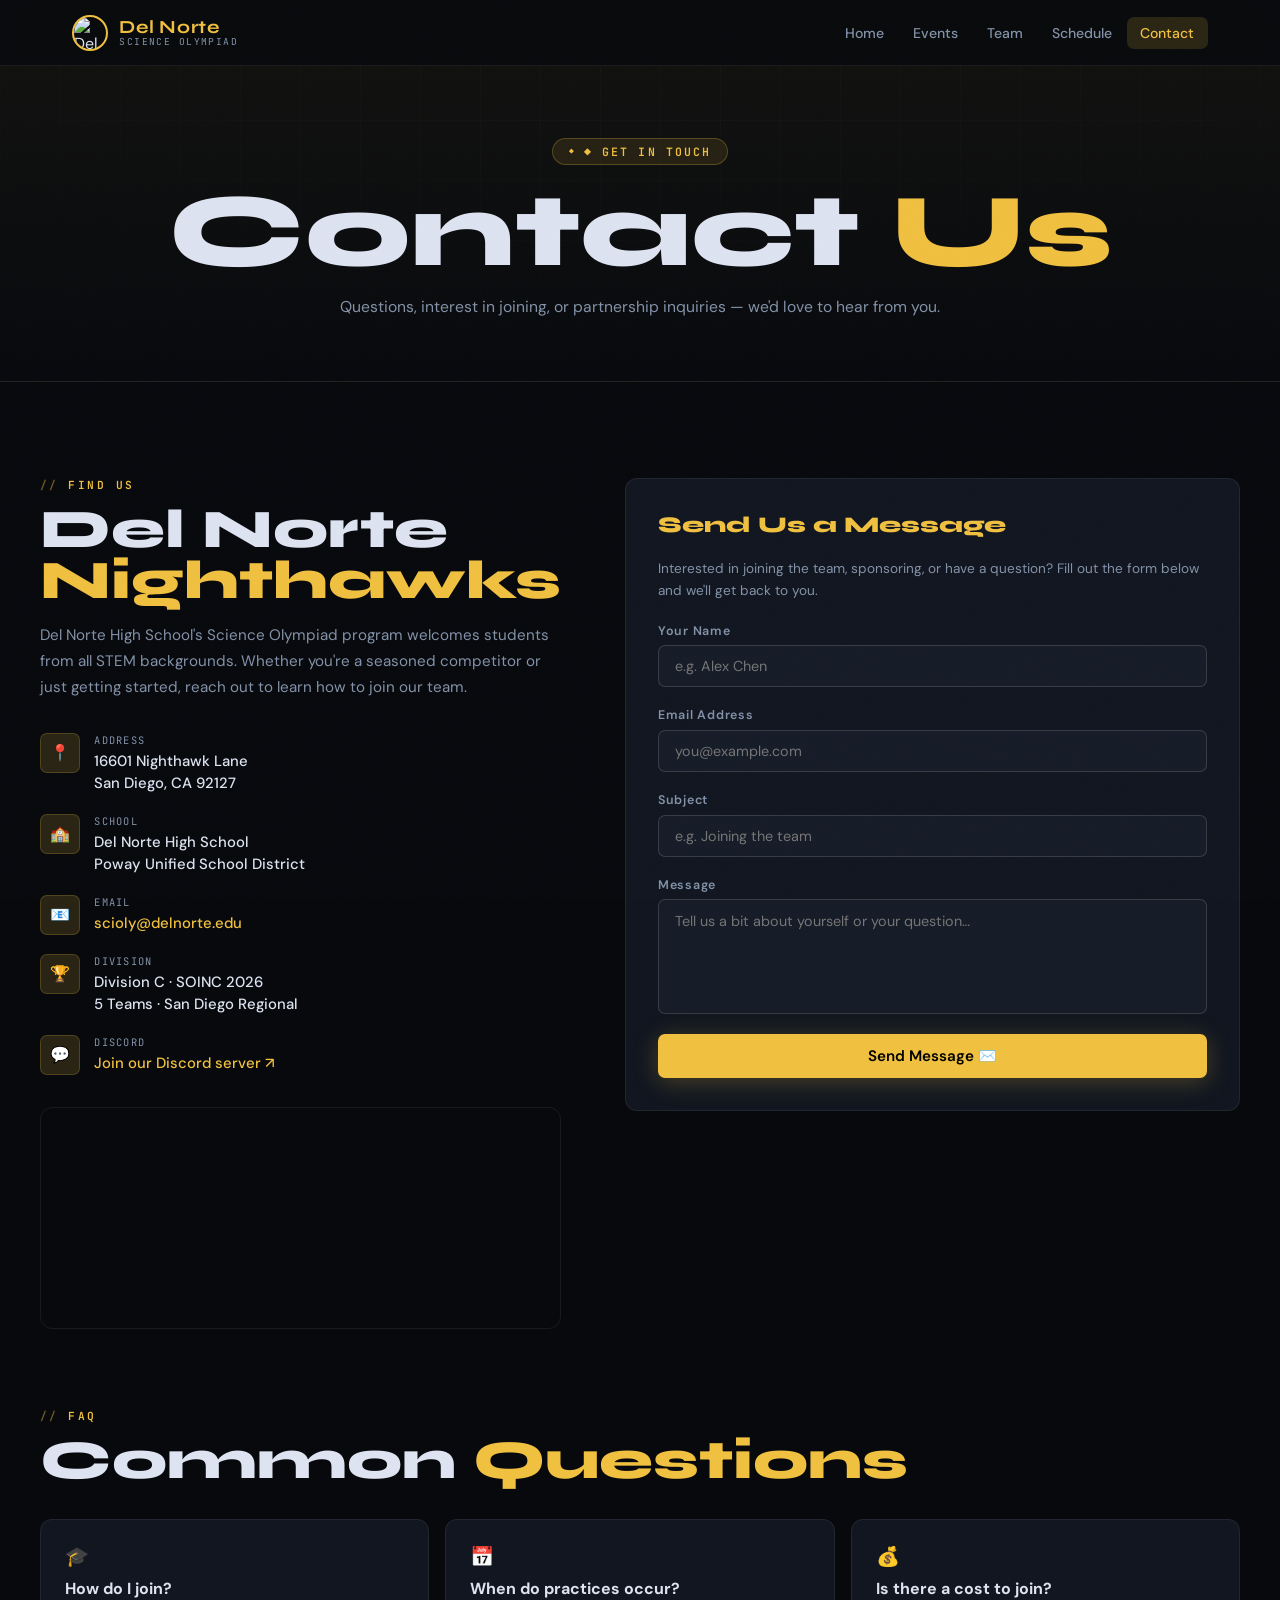
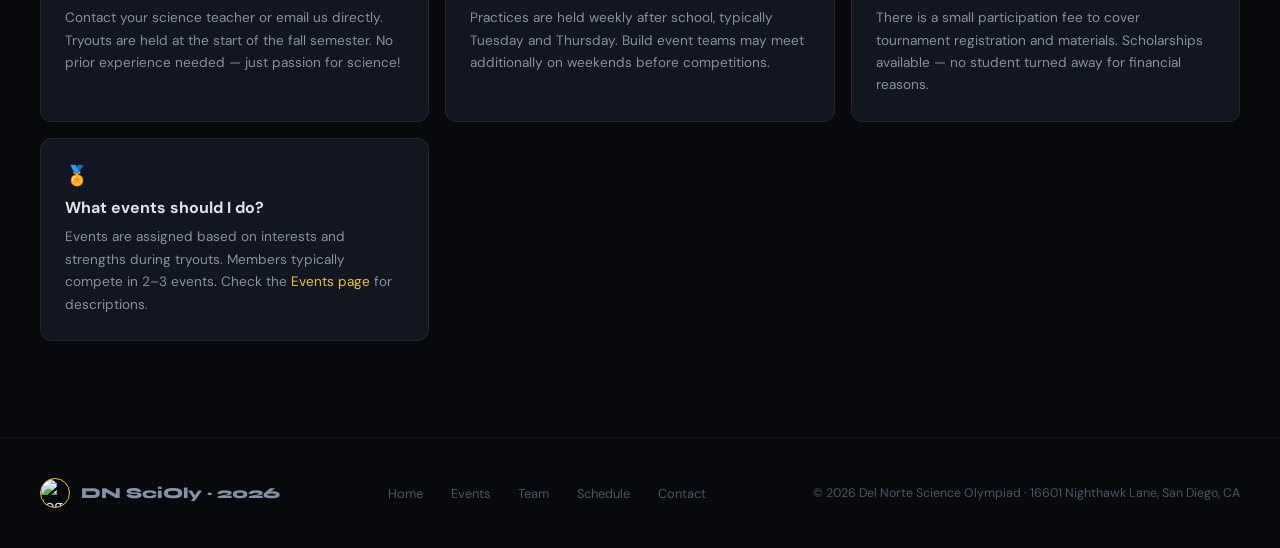
==== pages/contact.html @ 9553b0c4 "Add files" ====
<!DOCTYPE html>
<html lang="en">
<head>
  <meta charset="UTF-8" />
  <meta name="viewport" content="width=device-width, initial-scale=1.0" />
  <title>Contact — Del Norte Science Olympiad 2026</title>
  <meta name="description" content="Contact Del Norte High School Science Olympiad. 16601 Nighthawk Lane, San Diego, CA." />
  <link rel="icon" href="../assets/favicon.png" type="image/png" />
  <link rel="stylesheet" href="../css/style.css" />
</head>
<body>

<div class="noise"></div>

<!-- NAV -->
<nav id="nav">
  <div class="nav-wrap">
    <a href="../index.html" class="nav-logo">
      <img src="https://cdn.discordapp.com/icons/984293547261980672/d703dbd71738bb66a9094845344f2e28.webp?size=128" alt="Del Norte Nighthawks" />
      <div class="wordmark">
        <strong>Del Norte</strong>
        <small>Science Olympiad</small>
      </div>
    </a>
    <ul class="nav-links">
      <li><a href="../index.html">Home</a></li>
      <li><a href="events.html">Events</a></li>
      <li><a href="team.html">Team</a></li>
      <li><a href="schedule.html">Schedule</a></li>
      <li><a href="contact.html" class="active">Contact</a></li>
    </ul>
    <button class="hamburger" id="burger" aria-label="Toggle menu">
      <span></span><span></span><span></span>
    </button>
  </div>
</nav>

<!-- PAGE HERO -->
<div class="page-hero">
  <div class="hero-pill" style="display:inline-flex;align-items:center;gap:.5rem;padding:.3rem 1rem;border-radius:50px;background:rgba(240,192,64,.1);border:1px solid rgba(240,192,64,.25);font-family:var(--font-mono);font-size:.72rem;font-weight:600;color:var(--gold);letter-spacing:.18em;text-transform:uppercase;margin-bottom:1.25rem">
    ◆ Get In Touch
  </div>
  <h1 class="page-hero-title">Contact <em>Us</em></h1>
  <p class="page-hero-sub">Questions, interest in joining, or partnership inquiries — we'd love to hear from you.</p>
</div>

<!-- CONTACT SECTION -->
<section>
  <div class="wrap">
    <div class="contact-grid">

      <!-- Info -->
      <div>
        <div class="sec-label fi">Find Us</div>
        <h2 class="sec-title fi fi-d1">Del Norte <em>Nighthawks</em></h2>
        <p class="fi fi-d2" style="color:var(--txt2);font-size:.95rem;line-height:1.7;margin-top:1rem;margin-bottom:2rem">
          Del Norte High School's Science Olympiad program welcomes students from all STEM backgrounds. 
          Whether you're a seasoned competitor or just getting started, reach out to learn how to join our team.
        </p>

        <div class="info-list">
          <div class="info-row fi fi-d1">
            <div class="info-ico">📍</div>
            <div class="info-txt">
              <div class="lbl">Address</div>
              <div class="val">16601 Nighthawk Lane<br />San Diego, CA 92127</div>
            </div>
          </div>
          <div class="info-row fi fi-d2">
            <div class="info-ico">🏫</div>
            <div class="info-txt">
              <div class="lbl">School</div>
              <div class="val">Del Norte High School<br />Poway Unified School District</div>
            </div>
          </div>
          <div class="info-row fi fi-d3">
            <div class="info-ico">📧</div>
            <div class="info-txt">
              <div class="lbl">Email</div>
              <div class="val"><a href="mailto:scioly@delnorte.edu" style="color:var(--gold)">scioly@delnorte.edu</a></div>
            </div>
          </div>
          <div class="info-row fi fi-d4">
            <div class="info-ico">🏆</div>
            <div class="info-txt">
              <div class="lbl">Division</div>
              <div class="val">Division C · SOINC 2026<br />5 Teams · San Diego Regional</div>
            </div>
          </div>
          <div class="info-row fi fi-d5">
            <div class="info-ico">💬</div>
            <div class="info-txt">
              <div class="lbl">Discord</div>
              <div class="val">
                <a href="https://discord.gg/scioly" target="_blank" rel="noreferrer" style="color:var(--gold)">
                  Join our Discord server ↗
                </a>
              </div>
            </div>
          </div>
        </div>

        <!-- Map placeholder -->
        <div class="fi" style="margin-top:2rem;border-radius:var(--r);overflow:hidden;border:1px solid var(--border)">
          <iframe
            src="https://www.google.com/maps/embed?pb=!1m18!1m12!1m3!1d3342.5!2d-117.0937!3d32.9986!2m3!1f0!2f0!3f0!3m2!1i1024!2i768!4f13.1!3m3!1m2!1s0x80dc097a1e5b7a5b%3A0xdelnorte!2s16601+Nighthawk+Ln%2C+San+Diego%2C+CA+92127!5e0!3m2!1sen!2sus!4v1"
            width="100%" height="220" style="border:0;display:block;filter:grayscale(1) invert(1) hue-rotate(180deg) opacity(.7)"
            allowfullscreen="" loading="lazy" referrerpolicy="no-referrer-when-downgrade"
            title="Del Norte High School location map">
          </iframe>
        </div>
      </div>

      <!-- Form -->
      <div class="fi fi-d2">
        <div class="contact-card">
          <h3>Send Us a Message</h3>
          <p style="font-size:.85rem;color:var(--txt2);line-height:1.65">
            Interested in joining the team, sponsoring, or have a question? Fill out the form below and we'll get back to you.
          </p>
          <div class="cfield">
            <label for="c-name">Your Name</label>
            <input id="c-name" type="text" placeholder="e.g. Alex Chen" />
          </div>
          <div class="cfield">
            <label for="c-email">Email Address</label>
            <input id="c-email" type="email" placeholder="you@example.com" />
          </div>
          <div class="cfield">
            <label for="c-subject">Subject</label>
            <input id="c-subject" type="text" placeholder="e.g. Joining the team" />
          </div>
          <div class="cfield">
            <label for="c-msg">Message</label>
            <textarea id="c-msg" rows="5" placeholder="Tell us a bit about yourself or your question…"></textarea>
          </div>
          <button class="btn btn-gold" style="width:100%;justify-content:center" onclick="handleSubmit(event)">
            Send Message ✉️
          </button>
          <div id="form-success" style="display:none;text-align:center;padding:.75rem;background:rgba(46,196,169,.12);border-radius:var(--r-sm);color:#2ec4a9;font-size:.88rem">
            ✅ Message sent! We'll get back to you soon.
          </div>
        </div>
      </div>
    </div>

    <!-- FAQ -->
    <div style="margin-top:5rem">
      <div class="sec-label fi">FAQ</div>
      <h2 class="sec-title fi fi-d1">Common <em>Questions</em></h2>
      <div style="margin-top:2rem;display:grid;grid-template-columns:repeat(auto-fill,minmax(320px,1fr));gap:1rem">
        <div class="card fi" style="padding:1.5rem">
          <div style="font-size:1.2rem;margin-bottom:.6rem">🎓</div>
          <div style="font-weight:700;margin-bottom:.5rem">How do I join?</div>
          <div style="font-size:.85rem;color:var(--txt2);line-height:1.65">
            Contact your science teacher or email us directly. Tryouts are held at the start of the fall semester. No prior experience needed — just passion for science!
          </div>
        </div>
        <div class="card fi fi-d1" style="padding:1.5rem">
          <div style="font-size:1.2rem;margin-bottom:.6rem">📅</div>
          <div style="font-weight:700;margin-bottom:.5rem">When do practices occur?</div>
          <div style="font-size:.85rem;color:var(--txt2);line-height:1.65">
            Practices are held weekly after school, typically Tuesday and Thursday. Build event teams may meet additionally on weekends before competitions.
          </div>
        </div>
        <div class="card fi fi-d2" style="padding:1.5rem">
          <div style="font-size:1.2rem;margin-bottom:.6rem">💰</div>
          <div style="font-weight:700;margin-bottom:.5rem">Is there a cost to join?</div>
          <div style="font-size:.85rem;color:var(--txt2);line-height:1.65">
            There is a small participation fee to cover tournament registration and materials. Scholarships available — no student turned away for financial reasons.
          </div>
        </div>
        <div class="card fi fi-d3" style="padding:1.5rem">
          <div style="font-size:1.2rem;margin-bottom:.6rem">🏅</div>
          <div style="font-weight:700;margin-bottom:.5rem">What events should I do?</div>
          <div style="font-size:.85rem;color:var(--txt2);line-height:1.65">
            Events are assigned based on interests and strengths during tryouts. Members typically compete in 2–3 events. Check the <a href="events.html" style="color:var(--gold)">Events page</a> for descriptions.
          </div>
        </div>
      </div>
    </div>
  </div>
</section>

<!-- FOOTER -->
<footer>
  <div class="foot-inner">
    <div class="foot-brand">
      <img src="https://cdn.discordapp.com/icons/984293547261980672/d703dbd71738bb66a9094845344f2e28.webp?size=64" alt="logo" />
      <span>DN SciOly · 2026</span>
    </div>
    <div class="foot-links">
      <a href="../index.html">Home</a>
      <a href="events.html">Events</a>
      <a href="team.html">Team</a>
      <a href="schedule.html">Schedule</a>
      <a href="contact.html">Contact</a>
    </div>
    <div class="foot-copy">© 2026 Del Norte Science Olympiad · 16601 Nighthawk Lane, San Diego, CA</div>
  </div>
</footer>

<script src="../js/main.js"></script>
<script>
function handleSubmit(e) {
  e.preventDefault();
  const name    = document.getElementById('c-name').value.trim();
  const email   = document.getElementById('c-email').value.trim();
  const subject = document.getElementById('c-subject').value.trim();
  const msg     = document.getElementById('c-msg').value.trim();
  if (!name || !email || !msg) {
    alert('Please fill in your name, email, and message.');
    return;
  }
  // In production, wire to a form backend (Formspree, Netlify Forms, etc.)
  document.getElementById('form-success').style.display = 'block';
  document.getElementById('c-name').value = '';
  document.getElementById('c-email').value = '';
  document.getElementById('c-subject').value = '';
  document.getElementById('c-msg').value = '';
}
</script>
</body>
</html>
---- css/style.css ----
/* ══════════════════════════════════════════════════════
   DEL NORTE SCIENCE OLYMPIAD  ·  MAIN STYLESHEET 2026
   Theme: Dark editorial · space-black · gold accents
   ══════════════════════════════════════════════════════ */

@import url('https://fonts.googleapis.com/css2?family=Syne:wght@400;600;700;800&family=DM+Sans:ital,opsz,wght@0,9..40,300;0,9..40,400;0,9..40,500;0,9..40,600;1,9..40,400&family=JetBrains+Mono:wght@400;500;600&display=swap');

/* ─── Variables ─── */
:root {
  --bg:        #07090d;
  --bg1:       #0c1018;
  --bg2:       #111620;
  --bg3:       #161c28;
  --border:    rgba(255,255,255,0.07);
  --border2:   rgba(255,255,255,0.14);

  --gold:      #f0c040;
  --gold-lt:   #f7d870;
  --gold-dk:   #b8921a;
  --gold-glow: rgba(240,192,64,0.15);

  --red:   #e63946;
  --blue:  #3a8fd1;
  --teal:  #2ec4a9;
  --grape: #9b5de5;
  --orng:  #f4845f;

  --txt:   #dde3f0;
  --txt2:  #8392a8;
  --txt3:  #4a5568;

  --font-head: 'Syne', sans-serif;
  --font-body: 'DM Sans', sans-serif;
  --font-mono: 'JetBrains Mono', monospace;

  --nav-h:   66px;
  --r:       12px;
  --r-sm:    7px;
  --ease:    cubic-bezier(.4,0,.2,1);
  --t:       0.22s var(--ease);
}

/* ─── Reset ─── */
*,*::before,*::after{box-sizing:border-box;margin:0;padding:0}
html{scroll-behavior:smooth;font-size:16px}
body{font-family:var(--font-body);background:var(--bg);color:var(--txt);min-height:100vh;overflow-x:hidden;-webkit-font-smoothing:antialiased}
img{display:block;max-width:100%}
a{color:inherit;text-decoration:none}
ul{list-style:none}
button{cursor:pointer;font-family:var(--font-body)}

/* ─── Scrollbar ─── */
::-webkit-scrollbar{width:5px}
::-webkit-scrollbar-track{background:var(--bg)}
::-webkit-scrollbar-thumb{background:var(--gold-dk);border-radius:3px}

/* ─── Noise overlay ─── */
.noise{position:fixed;inset:0;pointer-events:none;z-index:9000;opacity:.35;
  background-image:url("data:image/svg+xml,%3Csvg xmlns='http://www.w3.org/2000/svg' width='300' height='300'%3E%3Cfilter id='n'%3E%3CfeTurbulence type='fractalNoise' baseFrequency='.85' numOctaves='4' stitchTiles='stitch'/%3E%3C/filter%3E%3Crect width='300' height='300' filter='url(%23n)' opacity='.05'/%3E%3C/svg%3E")}

/* ════════════════════════════════════════════
   NAVIGATION
   ════════════════════════════════════════════ */
#nav{
  position:fixed;top:0;left:0;right:0;z-index:500;
  height:var(--nav-h);
  background:rgba(7,9,13,.8);
  backdrop-filter:blur(18px) saturate(1.4);
  border-bottom:1px solid var(--border);
  transition:background var(--t),box-shadow var(--t);
}
#nav.scrolled{background:rgba(7,9,13,.97);box-shadow:0 4px 40px rgba(0,0,0,.6)}

.nav-wrap{max-width:1200px;margin:0 auto;height:100%;padding:0 2rem;display:flex;align-items:center;gap:1.5rem}

.nav-logo{display:flex;align-items:center;gap:.7rem;flex-shrink:0}
.nav-logo img{width:36px;height:36px;border-radius:50%;border:2px solid var(--gold);object-fit:cover}
.nav-logo .wordmark{font-family:var(--font-head);font-size:1.15rem;font-weight:800;letter-spacing:.04em;line-height:1}
.nav-logo .wordmark strong{color:var(--gold)}
.nav-logo .wordmark small{display:block;font-family:var(--font-mono);font-size:.6rem;font-weight:400;color:var(--txt2);letter-spacing:.15em;text-transform:uppercase;margin-top:1px}

.nav-links{display:flex;align-items:center;gap:.1rem;margin-left:auto}
.nav-links a{padding:.45rem .85rem;border-radius:var(--r-sm);font-size:.88rem;font-weight:500;color:var(--txt2);transition:all var(--t)}
.nav-links a:hover{color:var(--txt);background:rgba(255,255,255,.05)}
.nav-links a.active{color:var(--gold);background:var(--gold-glow)}

.nav-cta{background:var(--gold);color:#000;font-weight:700;font-size:.82rem;padding:.4rem 1rem;border-radius:var(--r-sm);letter-spacing:.03em;transition:all var(--t);flex-shrink:0}
.nav-cta:hover{background:var(--gold-lt);box-shadow:0 0 20px var(--gold-glow)}

.hamburger{display:none;flex-direction:column;gap:5px;background:none;border:none;padding:.4rem;margin-left:auto}
.hamburger span{display:block;width:22px;height:2px;background:var(--txt);transition:all var(--t);border-radius:2px}
.hamburger.open span:nth-child(1){transform:translateY(7px) rotate(45deg)}
.hamburger.open span:nth-child(2){opacity:0;transform:scaleX(0)}
.hamburger.open span:nth-child(3){transform:translateY(-7px) rotate(-45deg)}

/* ════════════════════════════════════════════
   HERO
   ════════════════════════════════════════════ */
.hero{
  position:relative;min-height:100vh;
  display:flex;align-items:center;justify-content:center;
  overflow:hidden;padding-top:var(--nav-h);
}

.hero-bg{position:absolute;inset:0}
.hero-bg .glow-1{position:absolute;top:-20%;left:-10%;width:70vw;height:70vw;border-radius:50%;
  background:radial-gradient(circle,rgba(240,192,64,.08),transparent 65%);
  animation:drift 12s ease-in-out infinite}
.hero-bg .glow-2{position:absolute;bottom:-10%;right:-5%;width:50vw;height:50vw;border-radius:50%;
  background:radial-gradient(circle,rgba(58,143,209,.06),transparent 65%);
  animation:drift 16s ease-in-out infinite reverse}
.hero-bg .glow-3{position:absolute;top:50%;left:60%;width:30vw;height:30vw;border-radius:50%;
  background:radial-gradient(circle,rgba(46,196,169,.05),transparent 65%);
  animation:drift 10s ease-in-out infinite 4s}
.hero-bg .grid{
  position:absolute;inset:0;opacity:1;
  background-image:linear-gradient(rgba(255,255,255,.024) 1px,transparent 1px),linear-gradient(90deg,rgba(255,255,255,.024) 1px,transparent 1px);
  background-size:72px 72px;
  mask-image:radial-gradient(ellipse 80% 80% at 50% 50%,black 40%,transparent 100%)}

@keyframes drift{0%,100%{transform:translate(0,0) scale(1)}50%{transform:translate(2%,-3%) scale(1.04)}}

.hero-inner{position:relative;z-index:2;text-align:center;padding:2rem;max-width:950px}
.hero-pill{
  display:inline-flex;align-items:center;gap:.5rem;
  padding:.3rem 1rem;border-radius:50px;
  background:rgba(240,192,64,.1);border:1px solid rgba(240,192,64,.25);
  font-family:var(--font-mono);font-size:.72rem;font-weight:600;
  color:var(--gold);letter-spacing:.18em;text-transform:uppercase;
  margin-bottom:1.75rem;
  animation:fadeUp .7s ease both;
}
.hero-pill::before{content:'◆';font-size:.5rem}

.hero-h1{
  font-family:var(--font-head);font-weight:800;
  line-height:.9;letter-spacing:-.02em;
  animation:fadeUp .7s .1s ease both;
}
.hero-h1 .line1{display:block;font-size:clamp(3.5rem,10vw,8.5rem);color:var(--txt)}
.hero-h1 .line2{display:block;font-size:clamp(2.2rem,6.5vw,5.8rem);color:var(--gold)}
.hero-h1 .line3{display:block;font-size:clamp(1.5rem,4vw,3.2rem);color:var(--txt2);font-weight:600;margin-top:.4rem;letter-spacing:.01em}

.hero-sub{margin-top:1.5rem;font-size:1rem;color:var(--txt2);animation:fadeUp .7s .2s ease both}

.hero-btns{margin-top:2.5rem;display:flex;gap:1rem;justify-content:center;flex-wrap:wrap;animation:fadeUp .7s .3s ease both}

.hero-stats{
  margin-top:4.5rem;
  display:inline-flex;gap:0;
  border:1px solid var(--border);border-radius:var(--r);
  overflow:hidden;
  animation:fadeUp .7s .4s ease both;
}
.h-stat{
  padding:1.1rem 2rem;text-align:center;
  border-right:1px solid var(--border);
}
.h-stat:last-child{border-right:none}
.h-stat .n{font-family:var(--font-head);font-size:2.2rem;font-weight:800;color:var(--gold);line-height:1}
.h-stat .l{font-family:var(--font-mono);font-size:.65rem;color:var(--txt2);letter-spacing:.12em;text-transform:uppercase;margin-top:.35rem}

.scroll-hint{position:absolute;bottom:2rem;left:50%;transform:translateX(-50%);color:var(--txt3);font-family:var(--font-mono);font-size:.65rem;letter-spacing:.2em;text-transform:uppercase;display:flex;flex-direction:column;align-items:center;gap:.4rem;animation:pulse 2.5s ease infinite}
.scroll-hint::after{content:'↓'}
@keyframes pulse{0%,100%{opacity:.4}50%{opacity:.9}}

/* ════════════════════════════════════════════
   BUTTONS
   ════════════════════════════════════════════ */
.btn{display:inline-flex;align-items:center;gap:.45rem;padding:.75rem 1.75rem;border-radius:var(--r-sm);font-family:var(--font-body);font-size:.95rem;font-weight:600;border:none;transition:all var(--t);white-space:nowrap}
.btn-gold{background:var(--gold);color:#000;box-shadow:0 4px 24px rgba(240,192,64,.25)}
.btn-gold:hover{background:var(--gold-lt);box-shadow:0 6px 32px rgba(240,192,64,.4);transform:translateY(-2px)}
.btn-outline{background:transparent;border:1px solid var(--border2);color:var(--txt)}
.btn-outline:hover{border-color:var(--gold);color:var(--gold);background:var(--gold-glow)}
.btn-sm{padding:.5rem 1.1rem;font-size:.83rem}

/* ════════════════════════════════════════════
   LAYOUT UTILITIES
   ════════════════════════════════════════════ */
.wrap{max-width:1200px;margin:0 auto;width:100%}
section{padding:6rem 2rem}
.sec-label{font-family:var(--font-mono);font-size:.7rem;font-weight:600;color:var(--gold);letter-spacing:.22em;text-transform:uppercase;margin-bottom:.75rem}
.sec-label::before{content:'// ';opacity:.45}
.sec-title{font-family:var(--font-head);font-size:clamp(2rem,5vw,3.4rem);font-weight:800;line-height:.95;color:var(--txt)}
.sec-title em{color:var(--gold);font-style:normal}
.sec-sub{margin-top:.9rem;color:var(--txt2);font-size:.98rem;line-height:1.7;max-width:540px}
.sec-head{margin-bottom:3.5rem}
hr.fancy{border:none;height:1px;background:linear-gradient(90deg,transparent,var(--border),transparent);margin:0}

/* cards */
.card{background:var(--bg2);border:1px solid var(--border);border-radius:var(--r);transition:border-color var(--t),transform var(--t),box-shadow var(--t)}
.card:hover{border-color:var(--border2);transform:translateY(-3px);box-shadow:0 16px 48px rgba(0,0,0,.45)}

/* tags */
.tag{display:inline-block;padding:.18rem .6rem;border-radius:4px;font-size:.68rem;font-weight:700;letter-spacing:.06em;text-transform:uppercase}
.tag-Study{background:rgba(58,143,209,.15);color:#5ab0ef}
.tag-Lab  {background:rgba(46,196,169,.15);color:#2ec4a9}
.tag-Build{background:rgba(230,57,70,.15); color:#e63946}
.tag-Tech {background:rgba(155,93,229,.15);color:#b07ee8}

/* fade-in scroll animation */
.fi{opacity:0;transform:translateY(18px);transition:opacity .6s var(--ease),transform .6s var(--ease)}
.fi.vis{opacity:1;transform:none}
.fi-d1{transition-delay:.07s}.fi-d2{transition-delay:.14s}.fi-d3{transition-delay:.21s}.fi-d4{transition-delay:.28s}.fi-d5{transition-delay:.35s}

/* ════════════════════════════════════════════
   HOME — EVENTS PREVIEW
   ════════════════════════════════════════════ */
.events-preview{background:var(--bg1)}
.ev-grid{display:grid;grid-template-columns:repeat(auto-fill,minmax(210px,1fr));gap:.9rem}
.ev-card{padding:1.2rem 1.4rem;display:flex;flex-direction:column;gap:.45rem}
.ev-card .ico{font-size:1.9rem;line-height:1}
.ev-card .nm{font-weight:700;font-size:.93rem;color:var(--txt);line-height:1.3}
.ev-card .cat{font-family:var(--font-mono);font-size:.67rem;color:var(--txt3)}
.ev-view-all{margin-top:2.5rem;text-align:center}

/* ════════════════════════════════════════════
   HOME — TEAM PREVIEW
   ════════════════════════════════════════════ */
.team-preview-grid{display:grid;grid-template-columns:repeat(auto-fill,minmax(220px,1fr));gap:1rem}
.t-card{padding:1.4rem 1.6rem}
.t-card-top{display:flex;align-items:center;gap:.8rem;margin-bottom:1.1rem}
.t-dot{width:12px;height:12px;border-radius:50%;flex-shrink:0}
.t-name{font-family:var(--font-head);font-size:1.3rem;font-weight:800}
.t-members{display:flex;flex-direction:column;gap:.45rem}
.t-member{display:flex;align-items:center;gap:.6rem;font-size:.85rem}
.t-avatar{width:28px;height:28px;border-radius:50%;display:flex;align-items:center;justify-content:center;font-size:.7rem;font-weight:800;flex-shrink:0;color:#000}
.t-member-name{font-weight:500}
.t-member-grade{font-family:var(--font-mono);font-size:.68rem;color:var(--txt2);margin-left:auto}

/* ════════════════════════════════════════════
   HOME — SCHEDULE PREVIEW
   ════════════════════════════════════════════ */
.sched-section{background:var(--bg1)}
.sched-list{display:flex;flex-direction:column;gap:.65rem}
.sched-row{
  display:grid;grid-template-columns:80px 1fr auto;
  align-items:center;gap:1.5rem;
  padding:1rem 1.5rem;
  border-radius:var(--r);border:1px solid var(--border);
  background:var(--bg2);transition:all var(--t);
}
.sched-row:hover{border-color:var(--border2);background:var(--bg3);transform:translateX(3px)}
.sched-date{font-family:var(--font-mono);font-size:.7rem;color:var(--txt2);text-align:center;line-height:1.5}
.sched-date .dd{display:block;font-size:1.5rem;font-weight:700;color:var(--txt);font-family:var(--font-head)}
.sched-info .ev-nm{font-weight:600;font-size:.93rem}
.sched-info .ev-loc{font-size:.78rem;color:var(--txt2);margin-top:.15rem}
.sbadge{padding:.22rem .75rem;border-radius:50px;font-size:.68rem;font-weight:700;letter-spacing:.08em;text-transform:uppercase;white-space:nowrap}
.sbadge-practice   {background:rgba(255,255,255,.06);color:var(--txt2)}
.sbadge-scrimmage  {background:rgba(46,196,169,.12);color:#2ec4a9}
.sbadge-invitational{background:rgba(58,143,209,.15);color:#5ab0ef}
.sbadge-tournament {background:rgba(240,192,64,.15);color:var(--gold)}

/* ════════════════════════════════════════════
   CONTACT SECTION
   ════════════════════════════════════════════ */
.contact-grid{display:grid;grid-template-columns:1fr 1.2fr;gap:4rem;align-items:start}
.info-list{display:flex;flex-direction:column;gap:1.2rem}
.info-row{display:flex;gap:.9rem;align-items:flex-start}
.info-ico{width:40px;height:40px;flex-shrink:0;background:var(--gold-glow);border:1px solid rgba(240,192,64,.2);border-radius:var(--r-sm);display:flex;align-items:center;justify-content:center;font-size:1rem}
.info-txt .lbl{font-family:var(--font-mono);font-size:.65rem;color:var(--txt2);text-transform:uppercase;letter-spacing:.12em;margin-bottom:.2rem}
.info-txt .val{font-weight:500;font-size:.93rem;line-height:1.5}
.info-txt a:hover{color:var(--gold)}

.contact-card{background:var(--bg2);border:1px solid var(--border);border-radius:var(--r);padding:2rem;display:flex;flex-direction:column;gap:1.25rem}
.contact-card h3{font-family:var(--font-head);font-size:1.4rem;font-weight:800;color:var(--gold)}
.cfield{display:flex;flex-direction:column;gap:.4rem}
.cfield label{font-size:.78rem;font-weight:600;color:var(--txt2);letter-spacing:.06em}
.cfield input,.cfield textarea{background:var(--bg3);border:1px solid var(--border2);border-radius:var(--r-sm);color:var(--txt);font-family:var(--font-body);font-size:.9rem;padding:.7rem 1rem;outline:none;transition:border-color var(--t);resize:none}
.cfield input:focus,.cfield textarea:focus{border-color:var(--gold)}
.cfield textarea{min-height:110px}

/* ════════════════════════════════════════════
   PAGE HERO (inner pages)
   ════════════════════════════════════════════ */
.page-hero{
  padding:calc(var(--nav-h) + 4.5rem) 2rem 4rem;
  text-align:center;
  background:linear-gradient(180deg,rgba(240,192,64,.05) 0%,transparent 100%);
  border-bottom:1px solid var(--border);
  position:relative;overflow:hidden;
}
.page-hero::before{content:'';position:absolute;inset:0;
  background-image:linear-gradient(rgba(255,255,255,.018) 1px,transparent 1px),linear-gradient(90deg,rgba(255,255,255,.018) 1px,transparent 1px);
  background-size:60px 60px;
  mask-image:radial-gradient(ellipse 80% 100% at 50% 0%,black 30%,transparent 100%)}
.page-hero-title{font-family:var(--font-head);font-weight:800;font-size:clamp(3rem,9vw,6.5rem);line-height:.9;position:relative}
.page-hero-title em{color:var(--gold);font-style:normal}
.page-hero-sub{margin-top:1.1rem;color:var(--txt2);font-size:.98rem;position:relative}

/* ════════════════════════════════════════════
   EVENTS FULL PAGE
   ════════════════════════════════════════════ */
.filter-bar{display:flex;flex-wrap:wrap;gap:.5rem;margin-bottom:2.5rem}
.filt{padding:.4rem 1rem;border-radius:50px;border:1px solid var(--border);background:transparent;color:var(--txt2);font-family:var(--font-body);font-size:.82rem;font-weight:600;cursor:pointer;transition:all var(--t)}
.filt:hover{border-color:var(--border2);color:var(--txt)}
.filt.on{background:var(--gold);color:#000;border-color:var(--gold)}
.ev-full-grid{display:grid;grid-template-columns:repeat(auto-fill,minmax(305px,1fr));gap:1.1rem}
.ev-full-card{padding:1.5rem 1.75rem;display:flex;flex-direction:column;gap:.7rem;cursor:default}
.ev-full-card .top{display:flex;align-items:flex-start;justify-content:space-between;gap:1rem}
.ev-full-card .ico{font-size:2rem;line-height:1}
.ev-full-card .nm{font-weight:700;font-size:1rem;color:var(--txt);line-height:1.3}
.ev-full-card .cat{font-family:var(--font-mono);font-size:.68rem;color:var(--txt3);margin-top:.15rem}
.ev-full-card .desc{font-size:.85rem;color:var(--txt2);line-height:1.65}
.hidden{display:none!important}

/* ════════════════════════════════════════════
   TEAM FULL PAGE
   ════════════════════════════════════════════ */
.t-stats-row{display:grid;grid-template-columns:repeat(4,1fr);gap:1rem;margin-bottom:3.5rem}
.tstat{padding:1.4rem;border-radius:var(--r);background:var(--bg2);border:1px solid var(--border);text-align:center}
.tstat .n{font-family:var(--font-head);font-size:2.4rem;font-weight:800;color:var(--gold);line-height:1}
.tstat .l{font-family:var(--font-mono);font-size:.65rem;color:var(--txt2);text-transform:uppercase;letter-spacing:.1em;margin-top:.35rem}
.teams-full{display:grid;grid-template-columns:repeat(auto-fill,minmax(320px,1fr));gap:1.25rem}
.tf-card{padding:1.75rem}
.tf-head{display:flex;align-items:center;gap:1rem;margin-bottom:1.25rem}
.tf-dot{width:14px;height:14px;border-radius:50%;flex-shrink:0}
.tf-name{font-family:var(--font-head);font-size:1.5rem;font-weight:800}
.tf-members{display:flex;flex-direction:column;gap:.55rem}
.tf-member{display:grid;grid-template-columns:34px 1fr;align-items:center;gap:.75rem;padding:.6rem .75rem;background:rgba(255,255,255,.03);border-radius:var(--r-sm);border:1px solid transparent;transition:all var(--t)}
.tf-member:hover{border-color:var(--border);background:rgba(255,255,255,.05)}
.tf-av{width:34px;height:34px;border-radius:50%;display:flex;align-items:center;justify-content:center;font-size:.8rem;font-weight:800;color:#000}
.tf-info .name{font-size:.88rem;font-weight:600}
.tf-info .meta{font-size:.72rem;color:var(--txt2);font-family:var(--font-mono);margin-top:.1rem}

/* ════════════════════════════════════════════
   SCHEDULE FULL PAGE
   ════════════════════════════════════════════ */
.sched-full{display:flex;flex-direction:column;gap:.75rem}
.sf-row{
  display:grid;grid-template-columns:100px 1fr auto;
  align-items:center;gap:2rem;
  padding:1.1rem 1.75rem;
  border-radius:var(--r);border:1px solid var(--border);
  background:var(--bg2);transition:all var(--t);
}
.sf-row:hover{border-color:var(--border2);background:var(--bg3);transform:translateX(4px)}
.sf-row .dt{font-family:var(--font-mono);font-size:.68rem;color:var(--txt2);line-height:1.6;text-align:center}
.sf-row .dt .d{display:block;font-family:var(--font-head);font-size:1.6rem;color:var(--txt);line-height:1}
.sf-row .sf-info .nm{font-weight:600;font-size:.95rem}
.sf-row .sf-info .loc{font-size:.8rem;color:var(--txt2);margin-top:.2rem}
.sf-row .sf-info .note{font-size:.78rem;color:var(--txt3);margin-top:.3rem;font-style:italic}

/* ════════════════════════════════════════════
   FOOTER
   ════════════════════════════════════════════ */
footer{border-top:1px solid var(--border);padding:2.5rem 2rem}
.foot-inner{max-width:1200px;margin:0 auto;display:flex;align-items:center;justify-content:space-between;flex-wrap:wrap;gap:1.5rem}
.foot-brand{display:flex;align-items:center;gap:.7rem}
.foot-brand img{width:30px;height:30px;border-radius:50%;border:1px solid var(--gold)}
.foot-brand span{font-family:var(--font-head);font-weight:800;font-size:.95rem;color:var(--txt2)}
.foot-links{display:flex;gap:1.75rem;flex-wrap:wrap}
.foot-links a{font-size:.8rem;color:var(--txt3);transition:color var(--t)}
.foot-links a:hover{color:var(--gold)}
.foot-copy{font-size:.78rem;color:var(--txt3)}
.foot-copy a{color:var(--gold);transition:color var(--t)}
.foot-copy a:hover{text-decoration:underline}

/* ════════════════════════════════════════════
   ANIMATIONS
   ════════════════════════════════════════════ */
@keyframes fadeUp{from{opacity:0;transform:translateY(22px)}to{opacity:1;transform:none}}

/* ════════════════════════════════════════════
   RESPONSIVE
   ════════════════════════════════════════════ */
@media(max-width:960px){
  .contact-grid{grid-template-columns:1fr}
  .t-stats-row{grid-template-columns:repeat(2,1fr)}
  .sf-row{grid-template-columns:80px 1fr}
  .sf-row>:last-child{display:none}
}
@media(max-width:768px){
  .nav-links{
    display:none;flex-direction:column;gap:0;
    position:fixed;top:var(--nav-h);left:0;right:0;
    background:rgba(7,9,13,.97);backdrop-filter:blur(20px);
    border-bottom:1px solid var(--border);padding:1rem 0;
  }
  .nav-links.open{display:flex}
  .nav-links a{display:block;padding:.85rem 2rem;border-radius:0;font-size:.95rem}
  .nav-cta{display:none}
  .hamburger{display:flex}
  .hero-stats{flex-direction:column;border:none;gap:.5rem}
  .h-stat{border-right:none;border:1px solid var(--border);border-radius:var(--r-sm)}
  .hero-btns{flex-direction:column;align-items:center}
  .sched-row{grid-template-columns:70px 1fr}
  .sched-row>:last-child{display:none}
  .foot-inner{flex-direction:column;align-items:center;text-align:center}
  .foot-links{justify-content:center}
}
@media(max-width:480px){
  section{padding:4rem 1.2rem}
  .page-hero{padding:calc(var(--nav-h)+3rem) 1.2rem 2.5rem}
  .hero-stats{width:100%}
  .h-stat{flex:1}
  .t-stats-row{grid-template-columns:1fr 1fr}
}
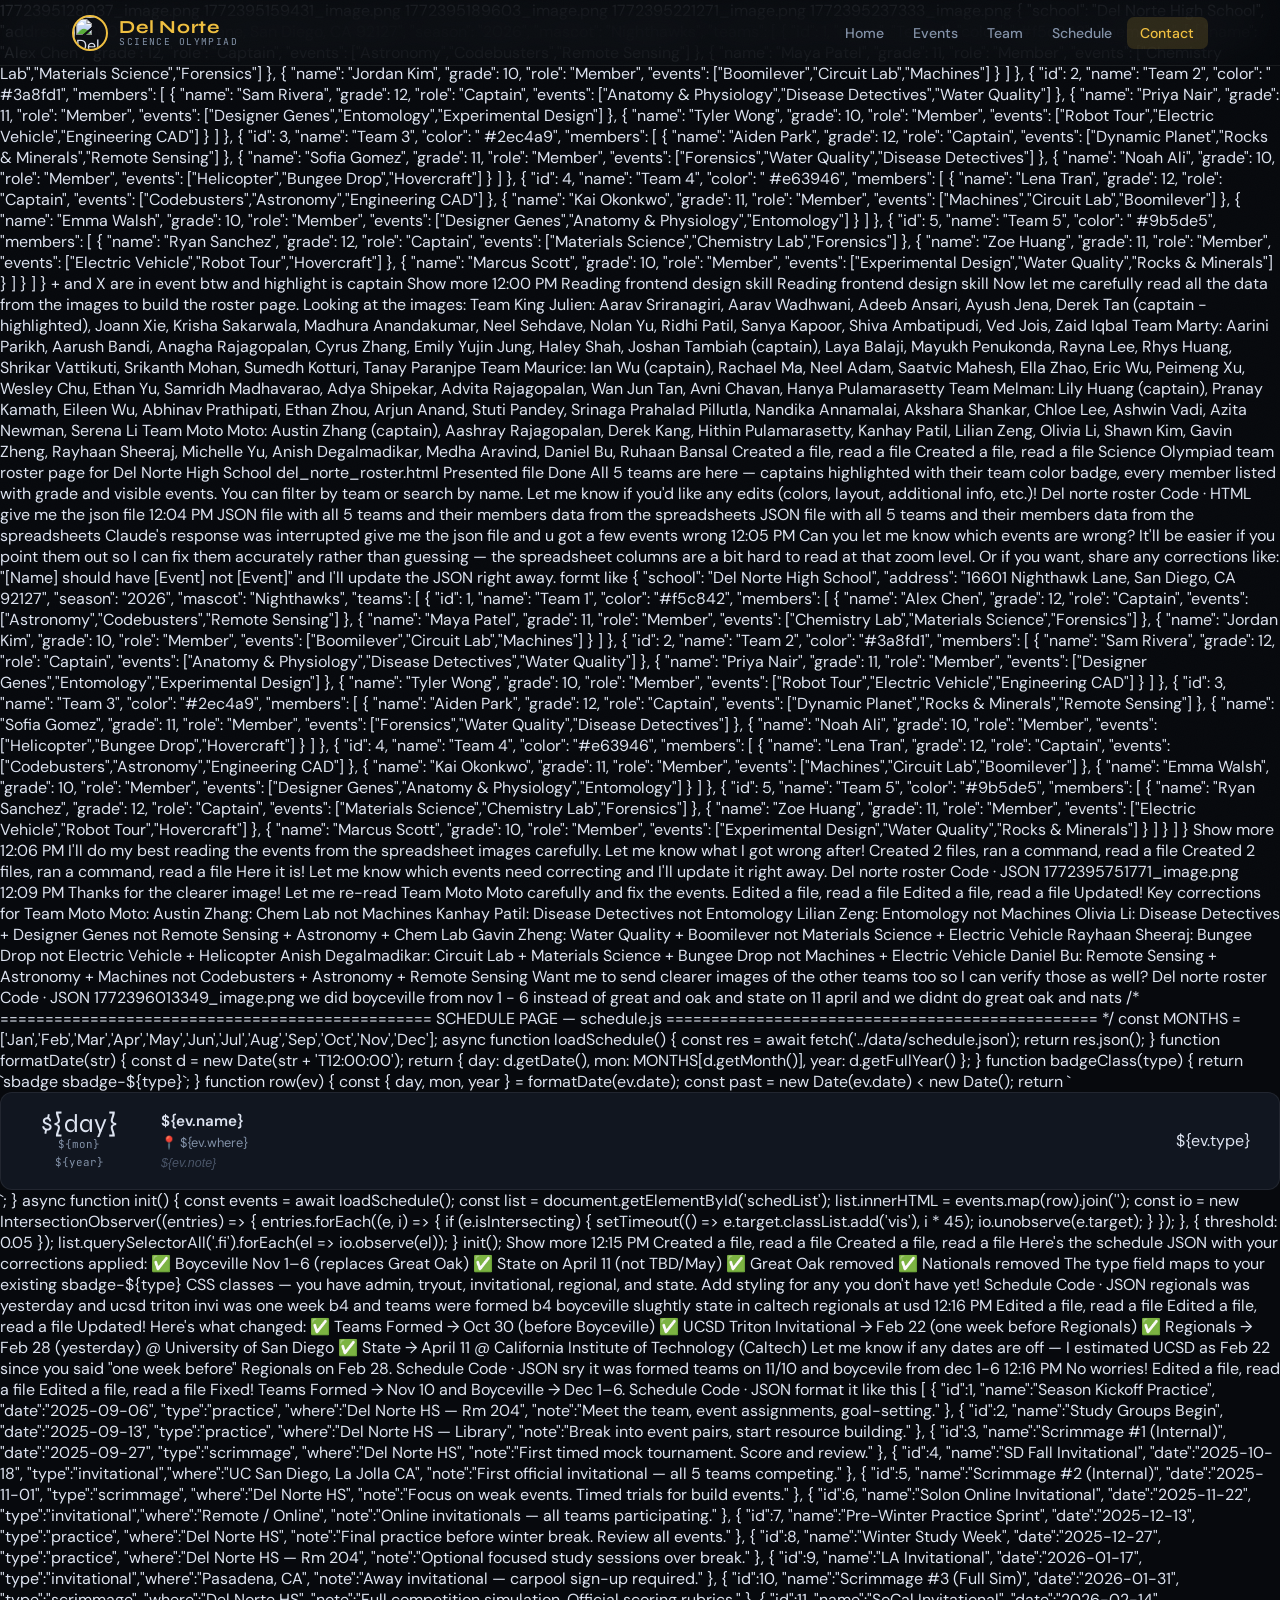
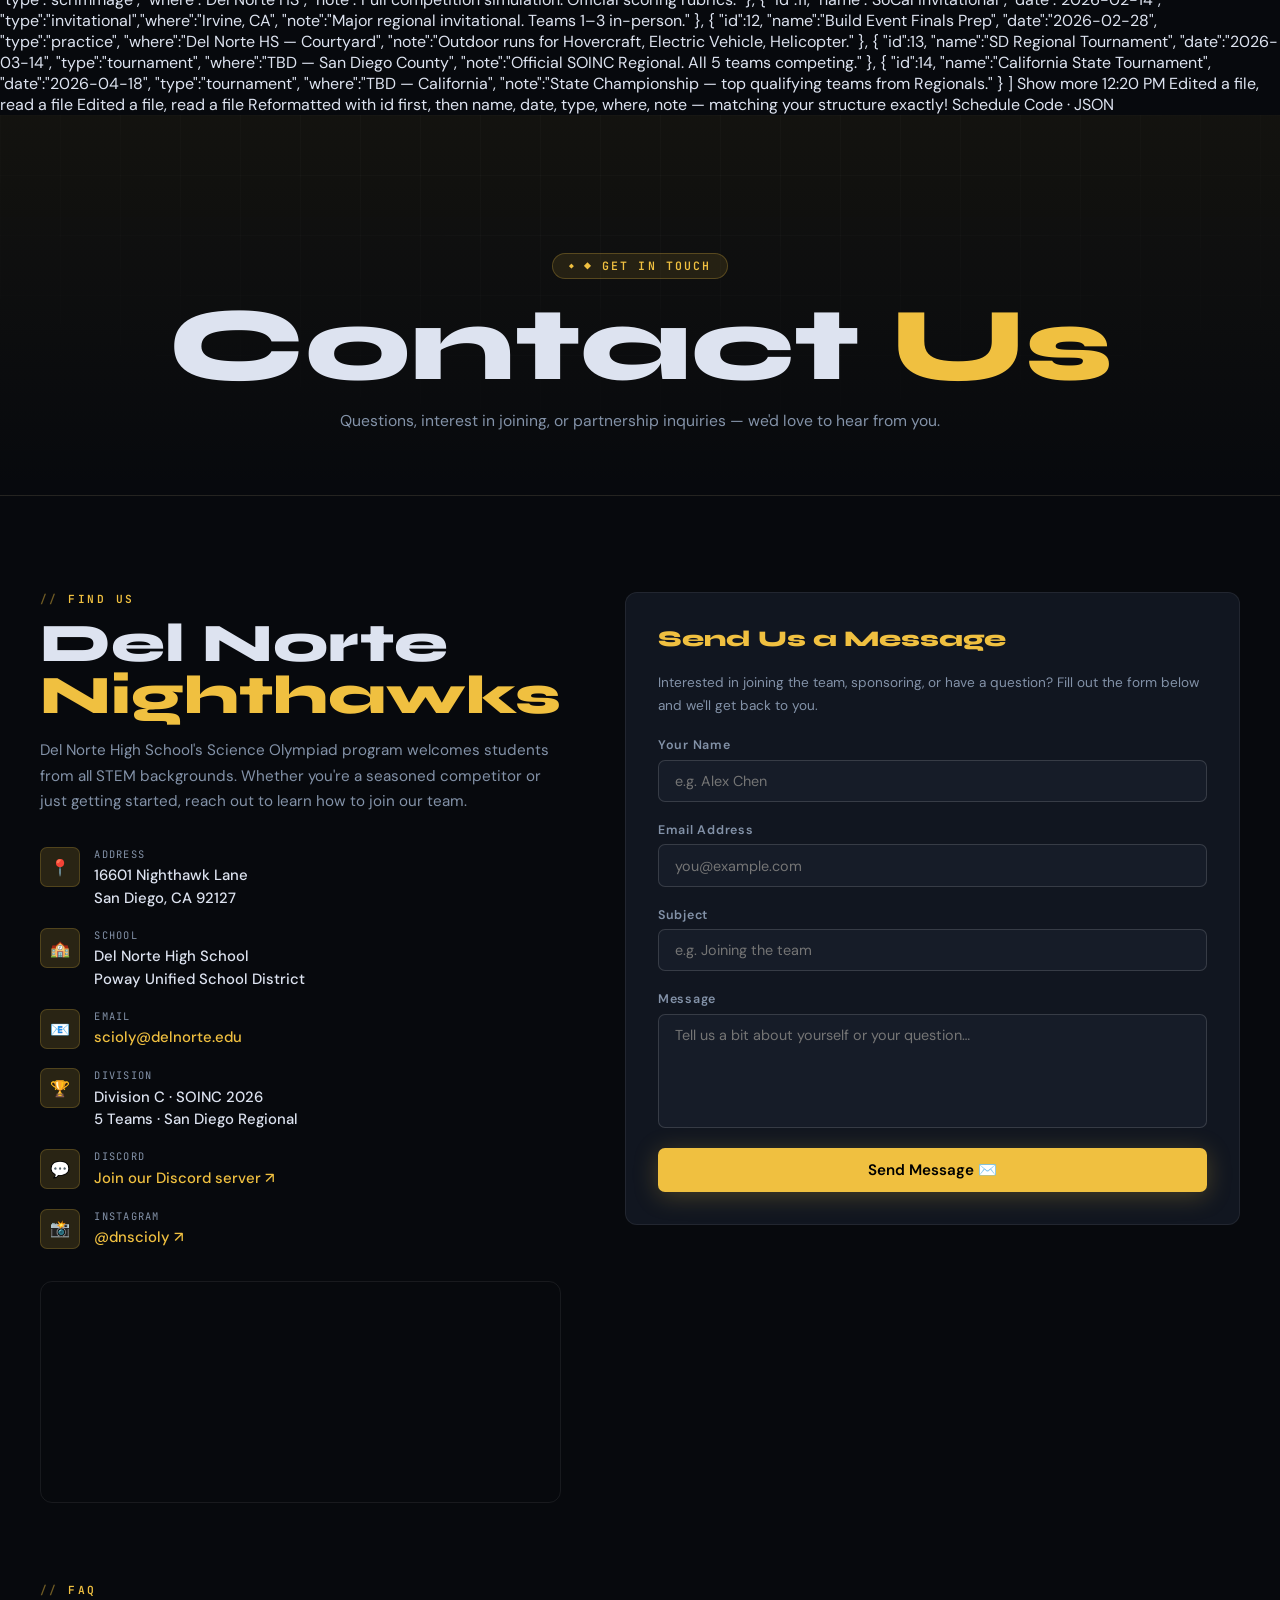
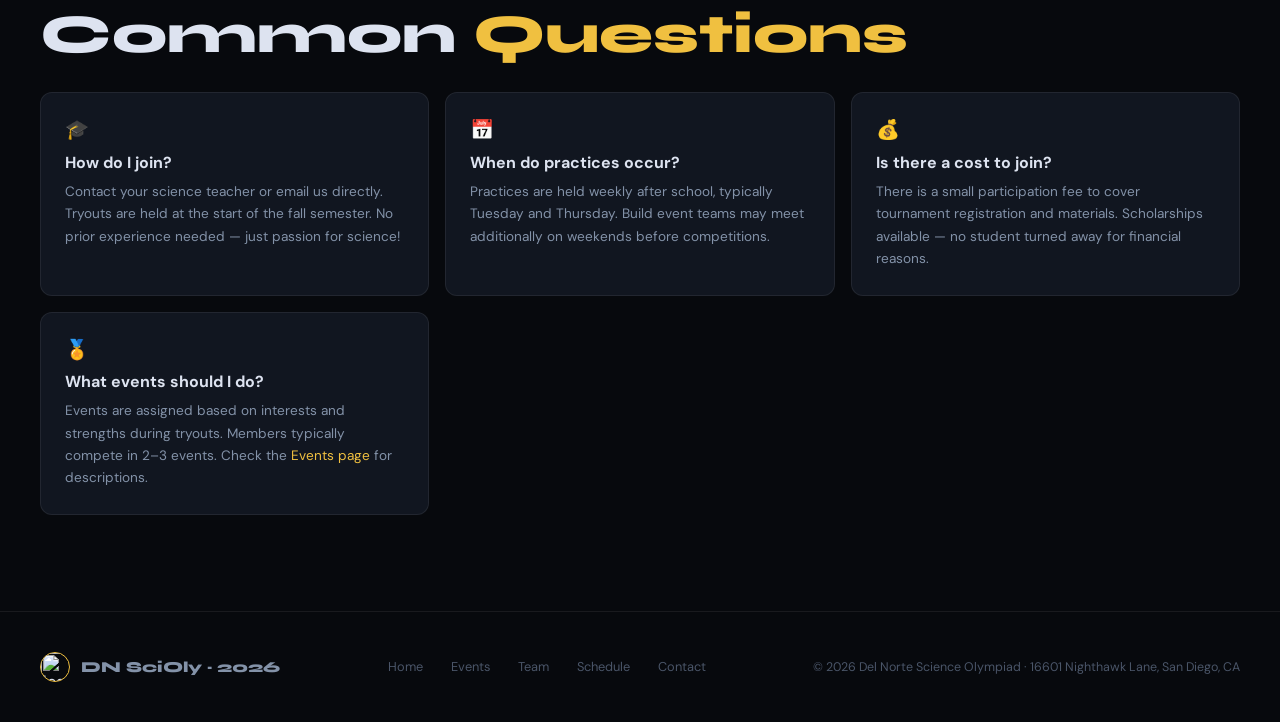
==== commit 2ccdf52c: "update contact.html" ====
--- a/pages/contact.html
+++ b/pages/contact.html
@@ -1,3 +1,346 @@
+
+1772395128037_image.png
+1772395159431_image.png
+1772395189603_image.png
+1772395221271_image.png
+1772395237333_image.png
+{ 
+  "school": "Del Norte High School", 
+  "address": "16601 Nighthawk Lane, San Diego, CA 92127", 
+  "season": "2026", 
+  "mascot": "Nighthawks", 
+  "teams": [ 
+    { 
+      "id": 1, "name": "Team 1", "color": "
+#f5c842", 
+      "members": [ 
+        { "name": "Alex Chen",    "grade": 12, "role": "Captain",  "events": ["Astronomy","Codebusters","Remote Sensing"] }, 
+        { "name": "Maya Patel",   "grade": 11, "role": "Member",   "events": ["Chemistry Lab","Materials Science","Forensics"] }, 
+        { "name": "Jordan Kim",   "grade": 10, "role": "Member",   "events": ["Boomilever","Circuit Lab","Machines"] } 
+      ] 
+    }, 
+    { 
+      "id": 2, "name": "Team 2", "color": "
+#3a8fd1", 
+      "members": [ 
+        { "name": "Sam Rivera",   "grade": 12, "role": "Captain",  "events": ["Anatomy & Physiology","Disease Detectives","Water Quality"] }, 
+        { "name": "Priya Nair",   "grade": 11, "role": "Member",   "events": ["Designer Genes","Entomology","Experimental Design"] }, 
+        { "name": "Tyler Wong",   "grade": 10, "role": "Member",   "events": ["Robot Tour","Electric Vehicle","Engineering CAD"] } 
+      ] 
+    }, 
+    { 
+      "id": 3, "name": "Team 3", "color": "
+#2ec4a9", 
+      "members": [ 
+        { "name": "Aiden Park",   "grade": 12, "role": "Captain",  "events": ["Dynamic Planet","Rocks & Minerals","Remote Sensing"] }, 
+        { "name": "Sofia Gomez",  "grade": 11, "role": "Member",   "events": ["Forensics","Water Quality","Disease Detectives"] }, 
+        { "name": "Noah Ali",     "grade": 10, "role": "Member",   "events": ["Helicopter","Bungee Drop","Hovercraft"] } 
+      ] 
+    }, 
+    { 
+      "id": 4, "name": "Team 4", "color": "
+#e63946", 
+      "members": [ 
+        { "name": "Lena Tran",    "grade": 12, "role": "Captain",  "events": ["Codebusters","Astronomy","Engineering CAD"] }, 
+        { "name": "Kai Okonkwo",  "grade": 11, "role": "Member",   "events": ["Machines","Circuit Lab","Boomilever"] }, 
+        { "name": "Emma Walsh",   "grade": 10, "role": "Member",   "events": ["Designer Genes","Anatomy & Physiology","Entomology"] } 
+      ] 
+    }, 
+    { 
+      "id": 5, "name": "Team 5", "color": "
+#9b5de5", 
+      "members": [ 
+        { "name": "Ryan Sanchez", "grade": 12, "role": "Captain",  "events": ["Materials Science","Chemistry Lab","Forensics"] }, 
+        { "name": "Zoe Huang",    "grade": 11, "role": "Member",   "events": ["Electric Vehicle","Robot Tour","Hovercraft"] }, 
+        { "name": "Marcus Scott", "grade": 10, "role": "Member",   "events": ["Experimental Design","Water Quality","Rocks & Minerals"] } 
+      ] 
+    } 
+  ] 
+}  + and X are in event btw  and highlight is captain
+
+Show more
+12:00 PM
+
+Reading frontend design skill
+Reading frontend design skill
+Now let me carefully read all the data from the images to build the roster page.
+
+Looking at the images:
+
+Team King Julien: Aarav Sriranagiri, Aarav Wadhwani, Adeeb Ansari, Ayush Jena, Derek Tan (captain - highlighted), Joann Xie, Krisha Sakarwala, Madhura Anandakumar, Neel Sehdave, Nolan Yu, Ridhi Patil, Sanya Kapoor, Shiva Ambatipudi, Ved Jois, Zaid Iqbal
+
+Team Marty: Aarini Parikh, Aarush Bandi, Anagha Rajagopalan, Cyrus Zhang, Emily Yujin Jung, Haley Shah, Joshan Tambiah (captain), Laya Balaji, Mayukh Penukonda, Rayna Lee, Rhys Huang, Shrikar Vattikuti, Srikanth Mohan, Sumedh Kotturi, Tanay Paranjpe
+
+Team Maurice: Ian Wu (captain), Rachael Ma, Neel Adam, Saatvic Mahesh, Ella Zhao, Eric Wu, Peimeng Xu, Wesley Chu, Ethan Yu, Samridh Madhavarao, Adya Shipekar, Advita Rajagopalan, Wan Jun Tan, Avni Chavan, Hanya Pulamarasetty
+
+Team Melman: Lily Huang (captain), Pranay Kamath, Eileen Wu, Abhinav Prathipati, Ethan Zhou, Arjun Anand, Stuti Pandey, Srinaga Prahalad Pillutla, Nandika Annamalai, Akshara Shankar, Chloe Lee, Ashwin Vadi, Azita Newman, Serena Li
+
+Team Moto Moto: Austin Zhang (captain), Aashray Rajagopalan, Derek Kang, Hithin Pulamarasetty, Kanhay Patil, Lilian Zeng, Olivia Li, Shawn Kim, Gavin Zheng, Rayhaan Sheeraj, Michelle Yu, Anish Degalmadikar, Medha Aravind, Daniel Bu, Ruhaan Bansal
+
+
+Created a file, read a file
+Created a file, read a file
+
+Science Olympiad team roster page for Del Norte High School
+del_norte_roster.html
+
+Presented file
+Done
+All 5 teams are here — captains highlighted with their team color badge, every member listed with grade and visible events. You can filter by team or search by name. Let me know if you'd like any edits (colors, layout, additional info, etc.)!
+
+Del norte roster
+Code · HTML 
+give me the json file
+
+12:04 PM
+
+JSON file with all 5 teams and their members data from the spreadsheets
+JSON file with all 5 teams and their members data from the spreadsheets
+
+Claude's response was interrupted
+give me the json file and u got a few events wrong
+
+12:05 PM
+Can you let me know which events are wrong? It'll be easier if you point them out so I can fix them accurately rather than guessing — the spreadsheet columns are a bit hard to read at that zoom level.
+
+Or if you want, share any corrections like: "[Name] should have [Event] not [Event]" and I'll update the JSON right away.
+
+formt like 
+
+{
+  "school": "Del Norte High School",
+  "address": "16601 Nighthawk Lane, San Diego, CA 92127",
+  "season": "2026",
+  "mascot": "Nighthawks",
+  "teams": [
+    {
+      "id": 1, "name": "Team 1", "color": "#f5c842",
+      "members": [
+        { "name": "Alex Chen",    "grade": 12, "role": "Captain",  "events": ["Astronomy","Codebusters","Remote Sensing"] },
+        { "name": "Maya Patel",   "grade": 11, "role": "Member",   "events": ["Chemistry Lab","Materials Science","Forensics"] },
+        { "name": "Jordan Kim",   "grade": 10, "role": "Member",   "events": ["Boomilever","Circuit Lab","Machines"] }
+      ]
+    },
+    {
+      "id": 2, "name": "Team 2", "color": "#3a8fd1",
+      "members": [
+        { "name": "Sam Rivera",   "grade": 12, "role": "Captain",  "events": ["Anatomy & Physiology","Disease Detectives","Water Quality"] },
+        { "name": "Priya Nair",   "grade": 11, "role": "Member",   "events": ["Designer Genes","Entomology","Experimental Design"] },
+        { "name": "Tyler Wong",   "grade": 10, "role": "Member",   "events": ["Robot Tour","Electric Vehicle","Engineering CAD"] }
+      ]
+    },
+    {
+      "id": 3, "name": "Team 3", "color": "#2ec4a9",
+      "members": [
+        { "name": "Aiden Park",   "grade": 12, "role": "Captain",  "events": ["Dynamic Planet","Rocks & Minerals","Remote Sensing"] },
+        { "name": "Sofia Gomez",  "grade": 11, "role": "Member",   "events": ["Forensics","Water Quality","Disease Detectives"] },
+        { "name": "Noah Ali",     "grade": 10, "role": "Member",   "events": ["Helicopter","Bungee Drop","Hovercraft"] }
+      ]
+    },
+    {
+      "id": 4, "name": "Team 4", "color": "#e63946",
+      "members": [
+        { "name": "Lena Tran",    "grade": 12, "role": "Captain",  "events": ["Codebusters","Astronomy","Engineering CAD"] },
+        { "name": "Kai Okonkwo",  "grade": 11, "role": "Member",   "events": ["Machines","Circuit Lab","Boomilever"] },
+        { "name": "Emma Walsh",   "grade": 10, "role": "Member",   "events": ["Designer Genes","Anatomy & Physiology","Entomology"] }
+      ]
+    },
+    {
+      "id": 5, "name": "Team 5", "color": "#9b5de5",
+      "members": [
+        { "name": "Ryan Sanchez", "grade": 12, "role": "Captain",  "events": ["Materials Science","Chemistry Lab","Forensics"] },
+        { "name": "Zoe Huang",    "grade": 11, "role": "Member",   "events": ["Electric Vehicle","Robot Tour","Hovercraft"] },
+        { "name": "Marcus Scott", "grade": 10, "role": "Member",   "events": ["Experimental Design","Water Quality","Rocks & Minerals"] }
+      ]
+    }
+  ]
+}
+Show more
+12:06 PM
+I'll do my best reading the events from the spreadsheet images carefully. Let me know what I got wrong after!
+
+
+Created 2 files, ran a command, read a file
+Created 2 files, ran a command, read a file
+Here it is! Let me know which events need correcting and I'll update it right away.
+
+Del norte roster
+Code · JSON 
+1772395751771_image.png
+12:09 PM
+Thanks for the clearer image! Let me re-read Team Moto Moto carefully and fix the events.
+
+
+Edited a file, read a file
+Edited a file, read a file
+Updated! Key corrections for Team Moto Moto:
+
+Austin Zhang: Chem Lab not Machines
+Kanhay Patil: Disease Detectives not Entomology
+Lilian Zeng: Entomology not Machines
+Olivia Li: Disease Detectives + Designer Genes not Remote Sensing + Astronomy + Chem Lab
+Gavin Zheng: Water Quality + Boomilever not Materials Science + Electric Vehicle
+Rayhaan Sheeraj: Bungee Drop not Electric Vehicle + Helicopter
+Anish Degalmadikar: Circuit Lab + Materials Science + Bungee Drop not Machines + Electric Vehicle
+Daniel Bu: Remote Sensing + Astronomy + Machines not Codebusters + Astronomy + Remote Sensing
+Want me to send clearer images of the other teams too so I can verify those as well?
+
+Del norte roster
+Code · JSON 
+1772396013349_image.png
+we did boyceville from nov 1 - 6 instead of great and oak and state on 11 april and we didnt do great oak and nats 
+
+/* ================================================
+   SCHEDULE PAGE — schedule.js
+   ================================================ */
+
+const MONTHS = ['Jan','Feb','Mar','Apr','May','Jun','Jul','Aug','Sep','Oct','Nov','Dec'];
+
+async function loadSchedule() {
+  const res  = await fetch('../data/schedule.json');
+  return res.json();
+}
+
+function formatDate(str) {
+  const d = new Date(str + 'T12:00:00');
+  return { day: d.getDate(), mon: MONTHS[d.getMonth()], year: d.getFullYear() };
+}
+
+function badgeClass(type) {
+  return `sbadge sbadge-${type}`;
+}
+
+function row(ev) {
+  const { day, mon, year } = formatDate(ev.date);
+  const past = new Date(ev.date) < new Date();
+  return `
+    <div class="sf-row fi ${past ? 'past' : ''}">
+      <div class="dt">
+        <span class="d">${day}</span>
+        ${mon}<br>${year}
+      </div>
+      <div class="sf-info">
+        <div class="nm">${ev.name}</div>
+        <div class="loc">📍 ${ev.where}</div>
+        <div class="note">${ev.note}</div>
+      </div>
+      <span class="${badgeClass(ev.type)}">${ev.type}</span>
+    </div>`;
+}
+
+async function init() {
+  const events = await loadSchedule();
+  const list   = document.getElementById('schedList');
+  list.innerHTML = events.map(row).join('');
+
+  const io = new IntersectionObserver((entries) => {
+    entries.forEach((e, i) => {
+      if (e.isIntersecting) {
+        setTimeout(() => e.target.classList.add('vis'), i * 45);
+        io.unobserve(e.target);
+      }
+    });
+  }, { threshold: 0.05 });
+  list.querySelectorAll('.fi').forEach(el => io.observe(el));
+}
+
+init();
+Show more
+12:15 PM
+
+Created a file, read a file
+Created a file, read a file
+Here's the schedule JSON with your corrections applied:
+
+✅ Boyceville Nov 1–6 (replaces Great Oak)
+✅ State on April 11 (not TBD/May)
+✅ Great Oak removed
+✅ Nationals removed
+The type field maps to your existing sbadge-${type} CSS classes — you have admin, tryout, invitational, regional, and state. Add styling for any you don't have yet!
+
+Schedule
+Code · JSON 
+regionals was yesterday and ucsd triton invi was one week b4 and teams were formed b4 boyceville slughtly state in caltech regionals at usd
+
+12:16 PM
+
+Edited a file, read a file
+Edited a file, read a file
+Updated! Here's what changed:
+
+✅ Teams Formed → Oct 30 (before Boyceville)
+✅ UCSD Triton Invitational → Feb 22 (one week before Regionals)
+✅ Regionals → Feb 28 (yesterday) @ University of San Diego
+✅ State → April 11 @ California Institute of Technology (Caltech)
+Let me know if any dates are off — I estimated UCSD as Feb 22 since you said "one week before" Regionals on Feb 28.
+
+Schedule
+Code · JSON 
+sry it was formed teams on 11/10 and boycevile from dec 1-6
+
+12:16 PM
+No worries!
+
+
+Edited a file, read a file
+Edited a file, read a file
+Fixed! Teams Formed → Nov 10 and Boyceville → Dec 1–6.
+
+Schedule
+Code · JSON 
+format it like this 
+
+[
+  { "id":1,  "name":"Season Kickoff Practice",       "date":"2025-09-06", "type":"practice",    "where":"Del Norte HS — Rm 204",        "note":"Meet the team, event assignments, goal-setting." },
+  { "id":2,  "name":"Study Groups Begin",            "date":"2025-09-13", "type":"practice",    "where":"Del Norte HS — Library",        "note":"Break into event pairs, start resource building." },
+  { "id":3,  "name":"Scrimmage #1 (Internal)",       "date":"2025-09-27", "type":"scrimmage",   "where":"Del Norte HS",                  "note":"First timed mock tournament. Score and review." },
+  { "id":4,  "name":"SD Fall Invitational",          "date":"2025-10-18", "type":"invitational","where":"UC San Diego, La Jolla CA",     "note":"First official invitational — all 5 teams competing." },
+  { "id":5,  "name":"Scrimmage #2 (Internal)",       "date":"2025-11-01", "type":"scrimmage",   "where":"Del Norte HS",                  "note":"Focus on weak events. Timed trials for build events." },
+  { "id":6,  "name":"Solon Online Invitational",     "date":"2025-11-22", "type":"invitational","where":"Remote / Online",               "note":"Online invitationals — all teams participating." },
+  { "id":7,  "name":"Pre-Winter Practice Sprint",    "date":"2025-12-13", "type":"practice",    "where":"Del Norte HS",                  "note":"Final practice before winter break. Review all events." },
+  { "id":8,  "name":"Winter Study Week",             "date":"2025-12-27", "type":"practice",    "where":"Del Norte HS — Rm 204",        "note":"Optional focused study sessions over break." },
+  { "id":9,  "name":"LA Invitational",               "date":"2026-01-17", "type":"invitational","where":"Pasadena, CA",                  "note":"Away invitational — carpool sign-up required." },
+  { "id":10, "name":"Scrimmage #3 (Full Sim)",       "date":"2026-01-31", "type":"scrimmage",   "where":"Del Norte HS",                  "note":"Full competition simulation. Official scoring rubrics." },
+  { "id":11, "name":"SoCal Invitational",            "date":"2026-02-14", "type":"invitational","where":"Irvine, CA",                    "note":"Major regional invitational. Teams 1–3 in-person." },
+  { "id":12, "name":"Build Event Finals Prep",       "date":"2026-02-28", "type":"practice",    "where":"Del Norte HS — Courtyard",     "note":"Outdoor runs for Hovercraft, Electric Vehicle, Helicopter." },
+  { "id":13, "name":"SD Regional Tournament",        "date":"2026-03-14", "type":"tournament",  "where":"TBD — San Diego County",       "note":"Official SOINC Regional. All 5 teams competing." },
+  { "id":14, "name":"California State Tournament",   "date":"2026-04-18", "type":"tournament",  "where":"TBD — California",             "note":"State Championship — top qualifying teams from Regionals." }
+]
+Show more
+12:20 PM
+
+Edited a file, read a file
+Edited a file, read a file
+Reformatted with id first, then name, date, type, where, note — matching your structure exactly!
+
+Schedule
+Code · JSON 
+
+<!DOCTYPE html> <html lang="en"> <head> <meta charset="UTF-8" /> <meta name="viewport" content="width=device-width, initial-scale=1.0" /> <title>Contact — Del Norte Science Olympiad 2026</title> <meta name="description" content="Contact Del Norte High School Science Olympiad. 16601 N
+
+pasted
+
+https://discord.gg/4cwTaCGcjz insta is https://www.instagram.com/dnscioly/ update this
+
+12:25 PM
+
+Created a file, read a file
+Created a file, read a file
+Two changes made:
+
+✅ Discord → https://discord.gg/4cwTaCGcjz
+✅ Instagram → added as a new row with @dnscioly linking to https://www.instagram.com/dnscioly/
+Contact
+Code · HTML 
+
+
+Want to be notified when Claude responds?
+
+
+
+Claude is AI and can make mistakes. Please double-check responses.
+Contact · HTML
+Copy
 
 <!DOCTYPE html>
 <html lang="en">
@@ -93,8 +436,19 @@
             <div class="info-txt">
               <div class="lbl">Discord</div>
               <div class="val">
-                <a href="https://discord.gg/scioly" target="_blank" rel="noreferrer" style="color:var(--gold)">
+                <a href="https://discord.gg/4cwTaCGcjz" target="_blank" rel="noreferrer" style="color:var(--gold)">
                   Join our Discord server ↗
+                </a>
+              </div>
+            </div>
+          </div>
+          <div class="info-row fi fi-d6">
+            <div class="info-ico">📸</div>
+            <div class="info-txt">
+              <div class="lbl">Instagram</div>
+              <div class="val">
+                <a href="https://www.instagram.com/dnscioly/" target="_blank" rel="noreferrer" style="color:var(--gold)">
+                  @dnscioly ↗
                 </a>
               </div>
             </div>
@@ -223,3 +577,5 @@
 </script>
 </body>
 </html>
+
+
